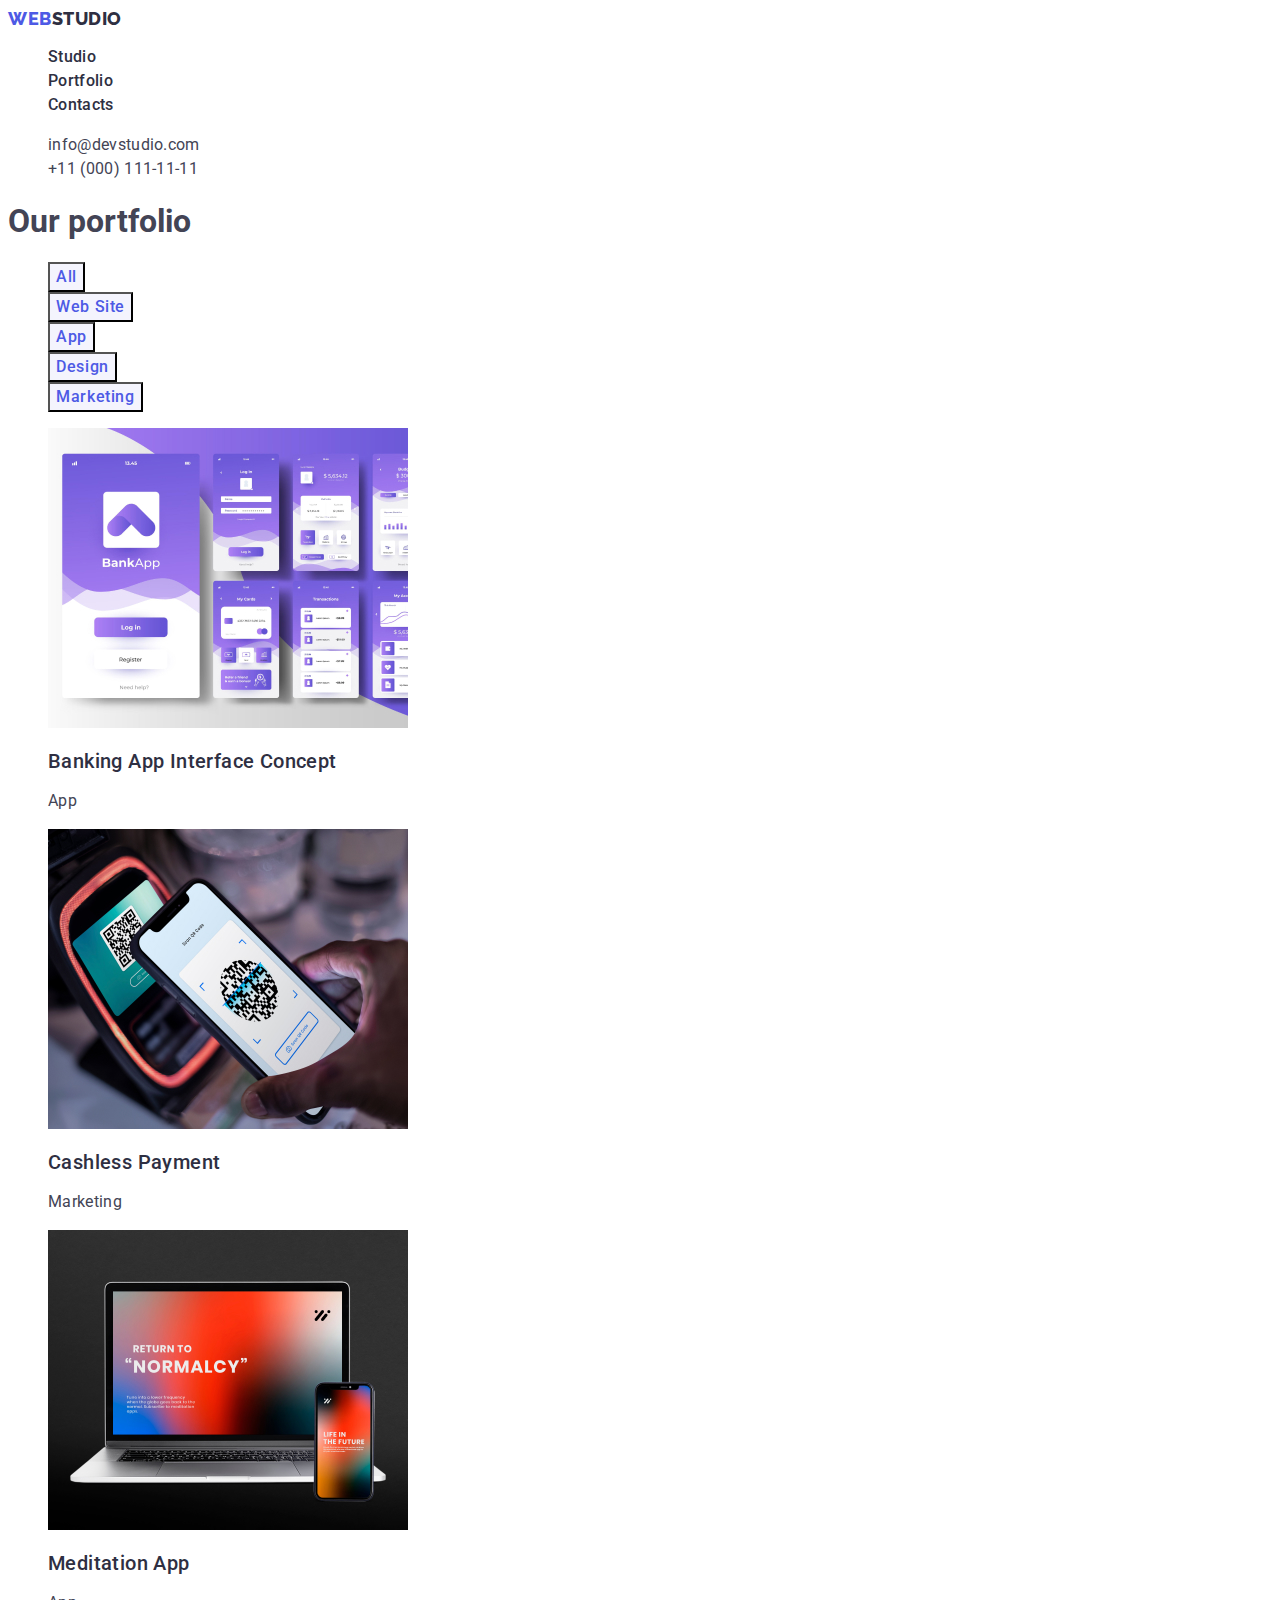
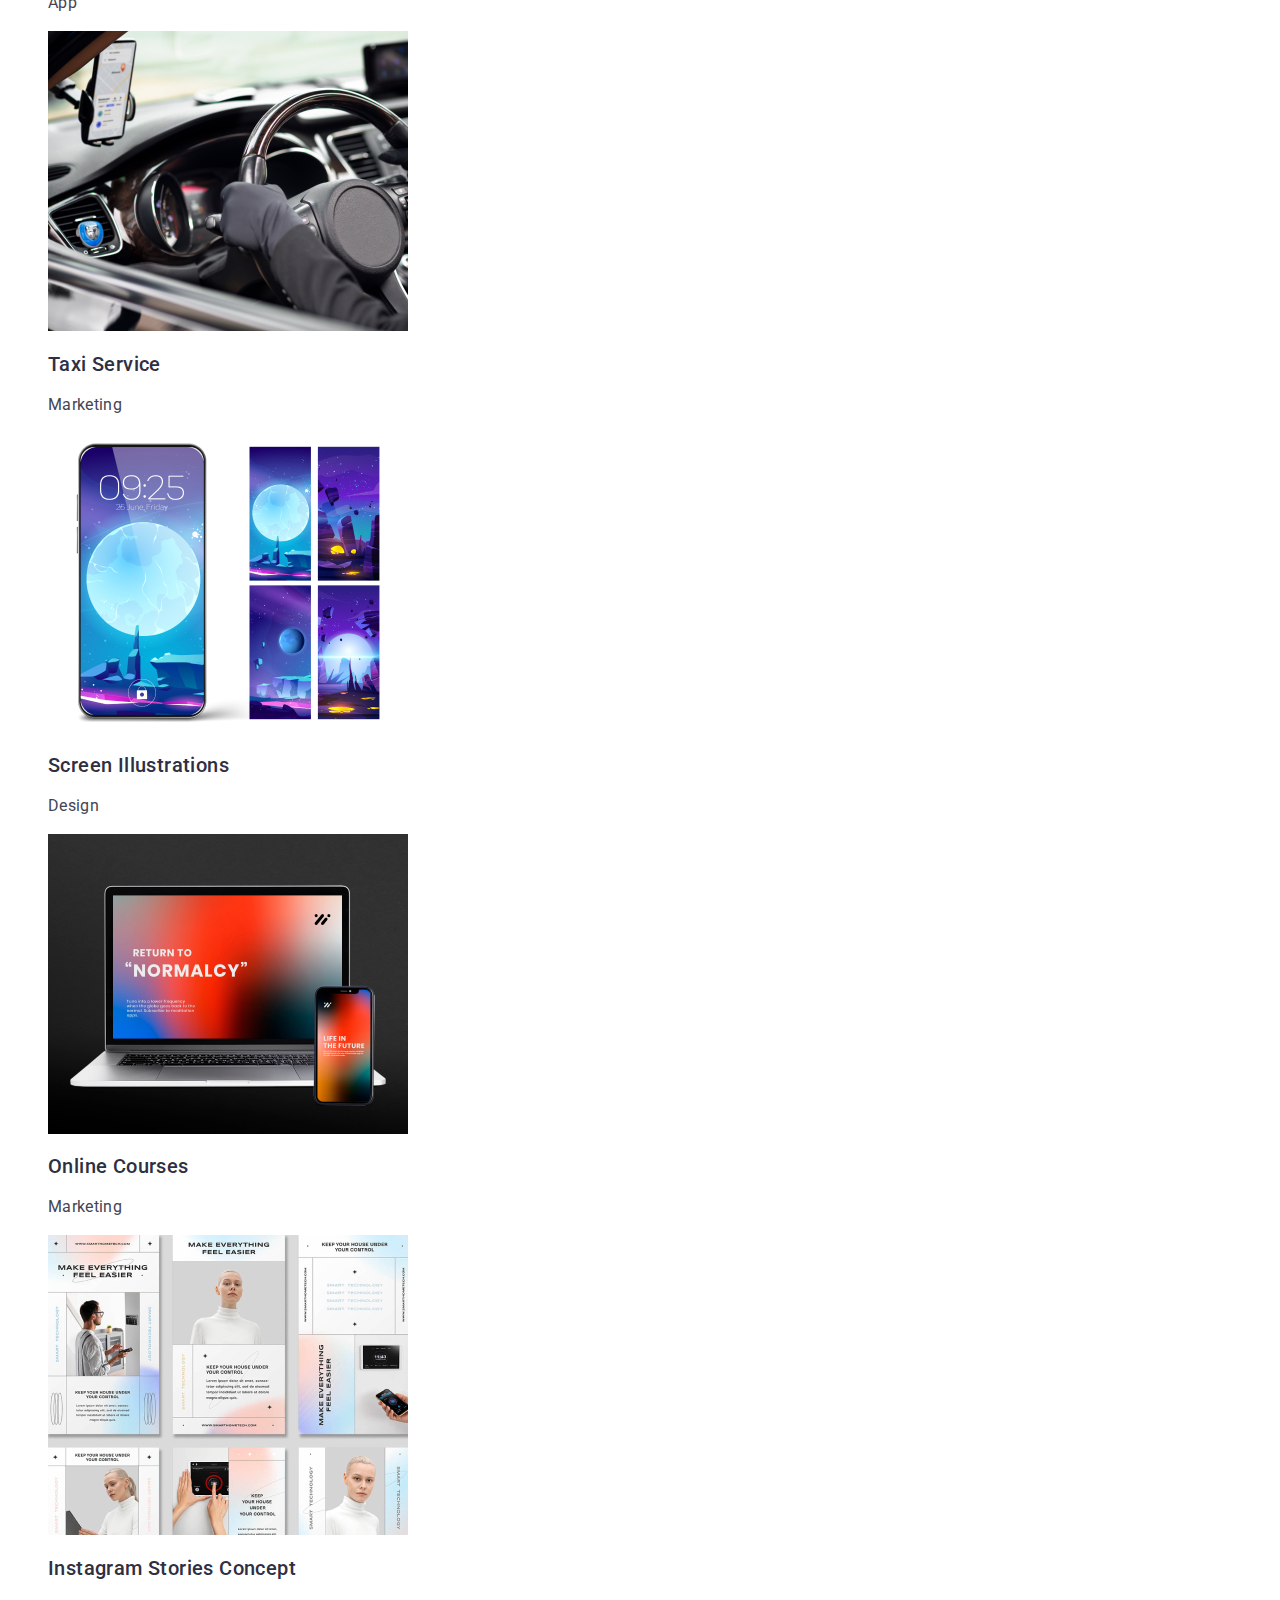
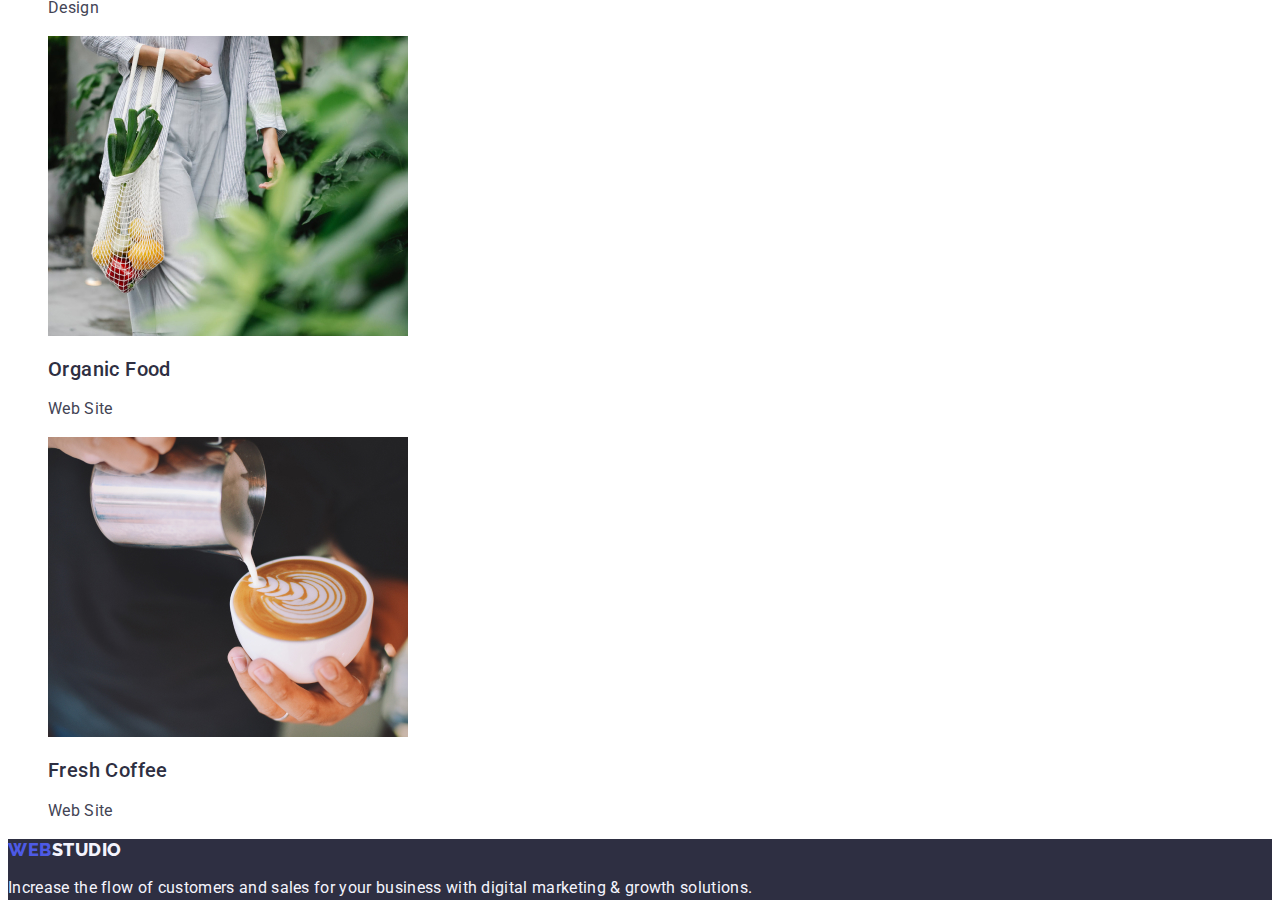
==== portfolio.html @ ac53dc47 "Initial commit" ====
<!DOCTYPE html>
<html lang="en">
<head>
    <meta charset="UTF-8">
    <meta http-equiv="X-UA-Compatible" content="IE=edge">
    <meta name="viewport" content="width=device-width, initial-scale=1.0">
    <meta name="description" content="Effective Solutions for Your Business">
    <title>WebStudio</title>
    <link rel="preconnect" href="https://fonts.googleapis.com">
    <link rel="preconnect" href="https://fonts.gstatic.com" crossorigin>
    <link
        href="https://fonts.googleapis.com/css2?family=Montserrat:wght@400;700&family=Raleway:wght@800&family=Roboto:wght@400;500;700&display=swap"
        rel="stylesheet">
    <link rel="stylesheet" href="./css/styles.css">

</head>
<body>
    <!-- Header section -->
    <header class="header">
            <nav class="header-nav">
                <a class="header-logo link" href="./index.html">
                    Web<span class="studio-dark">Studio</span>
                </a>
        
                <ul class="header-list list">
                    <li class="header-item">
                        <a class="header-link link" href="./index.html">Studio</a>
                    </li>
                    <li class="header-item">
                        <a class="header-link link" href="./portfolio.html">Portfolio</a>
                    </li>
                    <li class="header-item">
                        <a class="header-link link" href="">Contacts</a>
                    </li>
                </ul>
            </nav>
        
            <address class="address">
                <ul class="address-list list">
                    <li class="address-item">
                        <a class="address-link link" href="mailto:info@devstudio.com">info@devstudio.com</a>
                    </li>
                    <li class="address-item">
                        <a class="address-link" href="tel:+110001111111">+11 (000) 111-11-11</a>
                    </li>
                </ul>
            </address>
    </header>
    <!-- Main block -->
    <main>
        <!-- Filters --> 
        <section>
            <h1>Our portfolio</h1>
            <ul class="list">
                <li><button class="filters-btn" type="button">All</button></li>
                <li><button class="filters-btn" type="button">Web Site</button></li>
                <li><button class="filters-btn" type="button">App</button></li>
                <li><button class="filters-btn" type="button">Design</button></li>
                <li><button class="filters-btn" type="button">Marketing</button></li>
            </ul>
        
        <!-- Row 1 -->
        
            <ul class="list">
                <li>
                    <a class="link" href="">
                <img src="./images/page2/Row1/img1.jpg" alt="Banking App" width="360" height="300">
                <h2 class="subtitle">Banking App Interface Concept</h2>
                <p class="text">App</p>
                </a>
                </li>
                <li>
                    <a class="link" href="">
                    <img src="./images/page2/Row1/img2.jpg" alt="Cashless Payment" width="360" height="300">
                    <h2 class="subtitle">Cashless Payment</h2>
                    <p class="text">Marketing</p>
                    </a>
                </li>
                <li>
                    <a  class="link" href="">
                    <img src="./images/page2/Row1/img3.jpg" alt="Meditation App" width="360" height="300">
                    <h2 class="subtitle">Meditation App</h2>
                    <p class="text">App</p>
                    </a>
                </li>
                <li>
                    <a class="link" href="">
                    <img src="./images/page2/Row2/img1.jpg" alt="Taxi Service" width="360" height="300">
                    <h2 class="subtitle">Taxi Service</h2>
                    <p class="text">Marketing</p>
                    </a>
                </li>
                <li>
                    <a class="link"  href="">
                    <img src="./images/page2/Row2/img2.jpg" alt="Screen Illustrations" width="360" height="300">
                    <h2 class="subtitle">Screen Illustrations</h2>
                    <p class="text">Design</p>
                    </a>
                </li>
                <li>
                    <a class="link" href="">
                    <img src="./images/page2/Row1/img3.jpg" alt="Online Courses" width="360" height="300">
                    <h2 class="subtitle">Online Courses</h2>
                    <p class="text">Marketing</p>
                    </a>
                </li>
            
                <li>
                    <a class="link" href="">
                    <img src="./images/page2/Row3/img1.jpg" alt="Instagram Stories Concept" width="360" height="300">
                    <h2 class="subtitle">Instagram Stories Concept</h2>
                    <p class="text">Design</p>
                    </a>
                </li>
                <li>
                    <a class="link" href="">
                    <img src="./images/page2/Row3/img2.jpg" alt="Screen Illustrations" width="360" height="300">
                    <h2 class="subtitle">Organic Food</h2>
                    <p class="text">Web Site</p>
                    </a>
                </li>
                <li>
                    <a class="link" href="">
                    <img src="./images/page2/Row3/img3.jpg" alt="Fresh Coffee" width="360" height="300">
                    <h2 class="subtitle">Fresh Coffee</h2>
                    <p class="text">Web Site</p>
                    </a>
                </li>
            
            </ul>


        </section>
    </main>
    <!-- Footer section -->
    <footer class="footer">
        <a  class="footer-logo link"  href="./index.html">
            WEB<span class="studio-light">Studio</span>
        </a>
        <p class="footer-text">
            Increase the flow of customers and sales for your business with digital marketing & growth solutions.
        
        </p>
    </footer>
</body>
</html>
---- css/styles.css ----
:root {
    --logo-dark: #2E2F42;
    --logo-light: #F4F4FD;
    --btn: #4D5AE5;
    --text: #434455;
}

/* Common styles */
body {
    font-family: "Roboto", sans-serif;
    color: #434455;
    background-color: #FFFFFF;

}
.text {
    font-weight: 400;
    font-size: 16px;
    line-height: 1.5;
    letter-spacing: 0.02em;
    color: var(--text);
}
.title {
    font-weight: 700;
    font-size: 36px;
    line-height: 1.11;
    text-align: center;
    letter-spacing: 0.02em;
    text-transform: capitalize;
    color: var(--logo-dark);
}
.subtitle {
    font-weight: 500;
    font-size: 20px;
    line-height: 1.2;
    letter-spacing: 0.02em;
    color: #2E2F42;
}


/* Reset */
.list,
ul,
ol {
    list-style: none;
}
.link,
a {
    text-decoration: none;
    color: currentColor;
}
.btn,
button {
    font-family: inherit;
    cursor: pointer;
}

/* Header styles */
.header {
 background-color: #FFFFFF;;
}
.header-nav {

}
.header-logo {
    font-weight: 800;
    font-size: 18px;
    line-height: 1.17;
    letter-spacing: 0.03em;
    text-transform: uppercase;
    color: var(--btn);
    font-family: "Raleway", sans-serif;
}
.footer-logo {
        font-weight: 800;
        font-size: 18px;
        line-height: 1.17;
        letter-spacing: 0.03em;
        text-transform: uppercase;
        color: #4D5AE5;
        font-family: Raleway, sans-serif;
}
.web {
color: #4D5AE5;
}
.studio-dark {
    color: var(--logo-dark);
}
.studio-light {
        color: var(--logo-light);
}

.header-list {

}
.header-item {
    
}
.header-link{
    font-weight: 500;
    font-size: 16px;
    line-height: 1.5;
    letter-spacing: 0.02em;
    color: var(--logo-dark);
}
.header-link:hover,
.header-link:focus
{
    color: #404bbf;
}

.address {
font-style: normal;
}
.address-list {

}
.address-item {
    font-weight: 400;
    font-style: normal;
    font-size: 16px;
    line-height: 1.5;
    letter-spacing: 0.02em;
    color: #434455;
}
.address-link:hover,
.address-link:focus {
    color: #404bbf;
}

/* Hero styles*/
.hero {
background-color: #2E2F42;
}
.hero-title {
    font-weight: 700;
    font-size: 56px;
    line-height: 1.07;
    text-align: center;
    letter-spacing: 0.02em;
    color: #FFFFFF;
}
.hero-btm {
    font-weight: 500;
    font-size: 16px;
    line-height: 1.5;
    letter-spacing: 0.04em;
    color: #FFFFFF;
    background-color: #4D5AE5;
}
.hero-btm:hover,
.hero-btm:focus {
background-color: #404BBF;
}

/* Section 1 */
.one {

}
.one-list {

}
.footer {
    background-color: #2E2F42;
}
.three {
    background-color: #F4F4FD;
}

.three-list {
    background-color: #FFFFFF;
}

.three-item{
    background-color: #FFFFFF;
}


.filters-btn {
font-weight: 500;
font-size: 16px;
letter-spacing: 0.04em;
color: var(--btn);
background-color: var(--logo-light);
line-height: 1.5;
text-align: center;
cursor: pointer;
}

.filters-btn:hover,
.filters-btn:focus {
    color: #FFFFFF;
    background-color: #404BBF;
}
.footer-text {
    font-weight: 400;
        font-size: 16px;
        line-height: 1.5;
        letter-spacing: 0.02em;
        color: #F4F4FD;
}
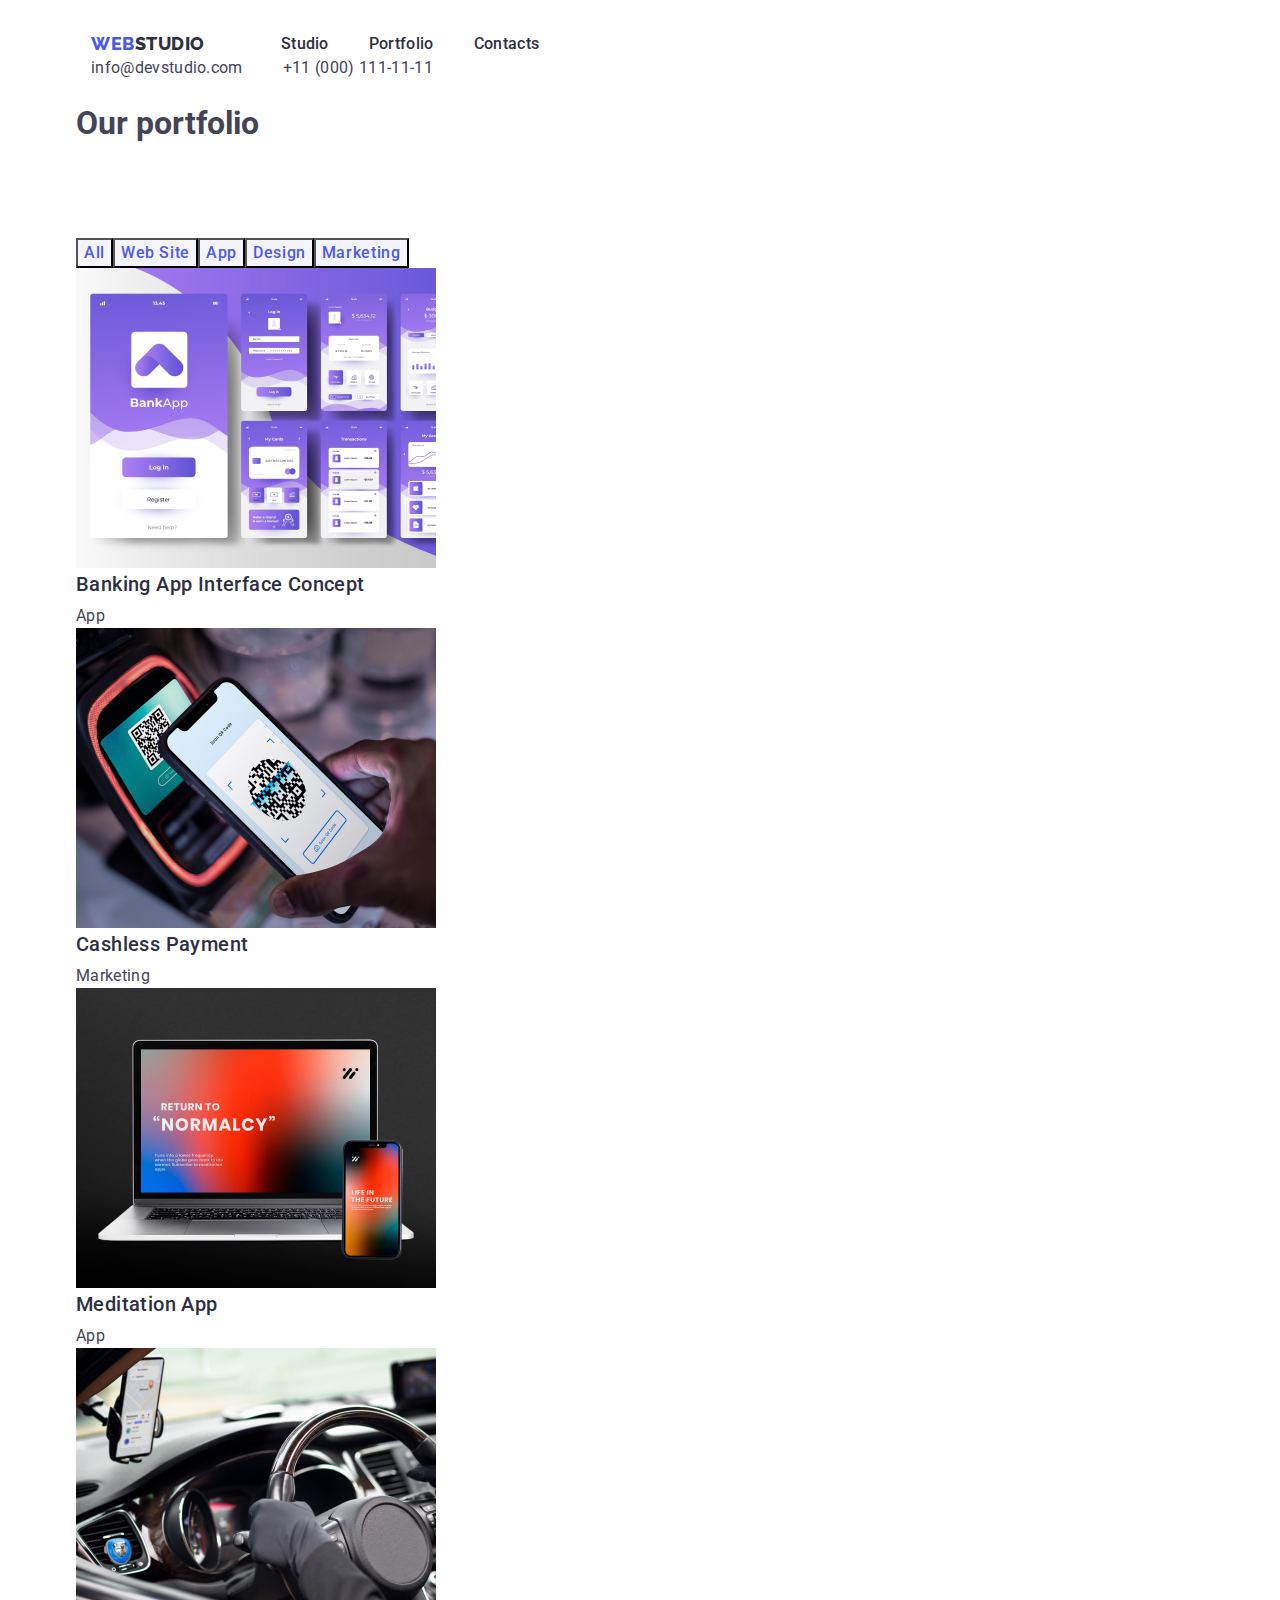
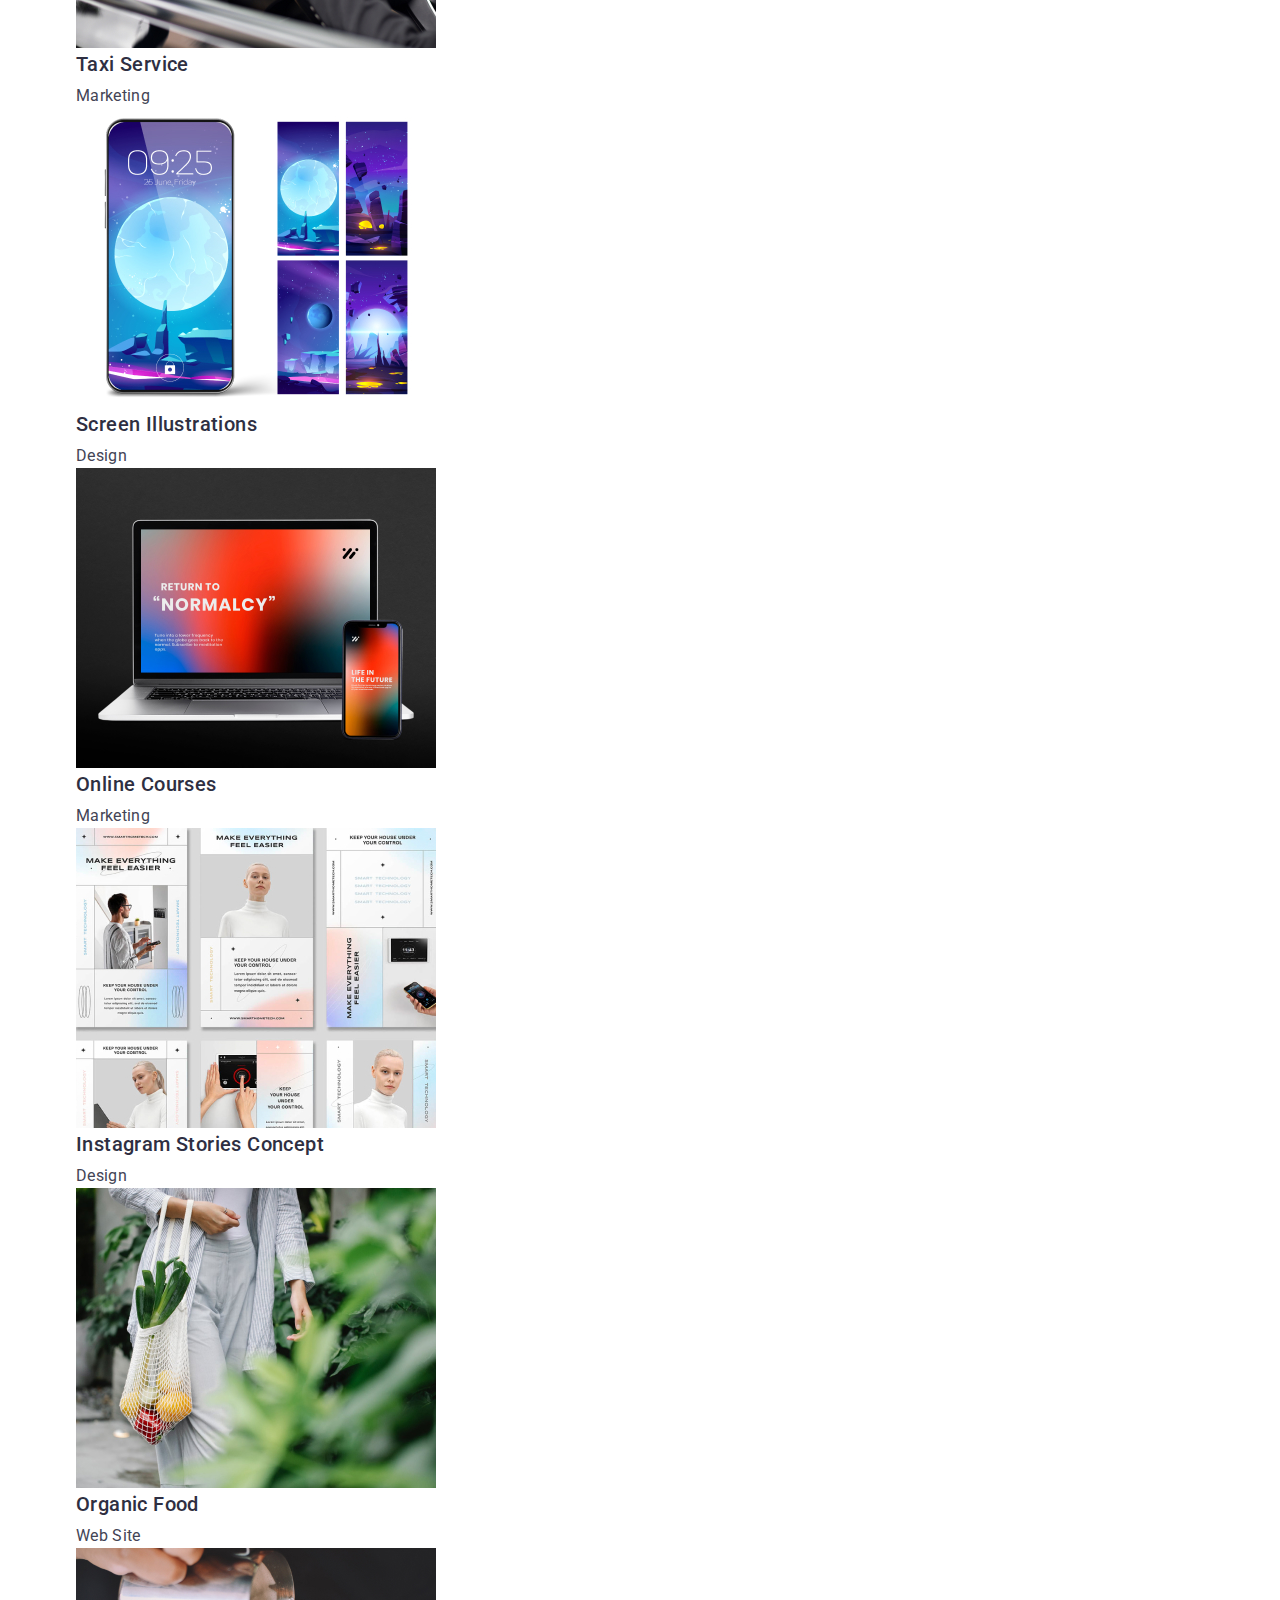
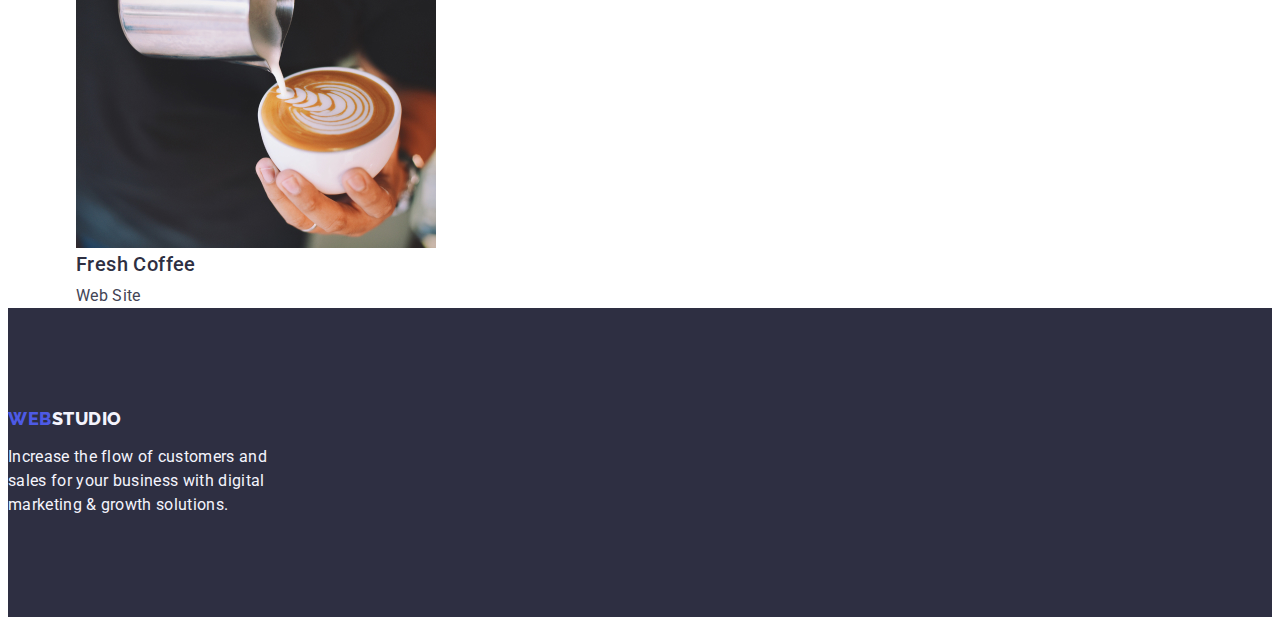
==== commit 46e66319: "index.html(ready)" ====
--- a/portfolio.html
+++ b/portfolio.html
@@ -1,5 +1,6 @@
 <!DOCTYPE html>
 <html lang="en">
+
 <head>
     <meta charset="UTF-8">
     <meta http-equiv="X-UA-Compatible" content="IE=edge">
@@ -8,139 +9,144 @@
     <title>WebStudio</title>
     <link rel="preconnect" href="https://fonts.googleapis.com">
     <link rel="preconnect" href="https://fonts.gstatic.com" crossorigin>
-    <link
-        href="https://fonts.googleapis.com/css2?family=Montserrat:wght@400;700&family=Raleway:wght@800&family=Roboto:wght@400;500;700&display=swap"
+    <link href="https://fonts.googleapis.com/css2?family=Raleway:wght@800&family=Roboto:wght@400;500;700&display=swap"
         rel="stylesheet">
     <link rel="stylesheet" href="./css/styles.css">
 
 </head>
+
 <body>
     <!-- Header section -->
     <header class="header">
-            <nav class="header-nav">
-                <a class="header-logo link" href="./index.html">
-                    Web<span class="studio-dark">Studio</span>
-                </a>
-        
-                <ul class="header-list list">
-                    <li class="header-item">
-                        <a class="header-link link" href="./index.html">Studio</a>
-                    </li>
-                    <li class="header-item">
-                        <a class="header-link link" href="./portfolio.html">Portfolio</a>
-                    </li>
-                    <li class="header-item">
-                        <a class="header-link link" href="">Contacts</a>
-                    </li>
-                </ul>
-            </nav>
-        
-            <address class="address">
-                <ul class="address-list list">
-                    <li class="address-item">
-                        <a class="address-link link" href="mailto:info@devstudio.com">info@devstudio.com</a>
-                    </li>
-                    <li class="address-item">
-                        <a class="address-link" href="tel:+110001111111">+11 (000) 111-11-11</a>
-                    </li>
-                </ul>
-            </address>
+        <div class="container">
+            <div class="container">
+                <nav class="header-nav list">
+                    <a class="header-logo link" href="./index.html">
+                        Web<span class="studio-dark">Studio</span>
+                    </a>
+                    <ul class="header-list list">
+                        <li class="header-item">
+                            <a class="header-link link" href="./index.html">Studio</a>
+                        </li>
+                        <li class="header-item">
+                            <a class="header-link link" href="./portfolio.html">Portfolio</a>
+                        </li>
+                        <li class="header-item">
+                            <a class="header-link link" href="">Contacts</a>
+                        </li>
+                    </ul>
+                </nav>
+                <address class="address">
+                    <ul class="address-list list">
+                        <li class="address-item">
+                            <a class="address-link link" href="mailto:info@devstudio.com">info@devstudio.com</a>
+                        </li>
+                        <li class="address-item">
+                            <a class="address-link" href="tel:+110001111111">+11 (000) 111-11-11</a>
+                        </li>
+                    </ul>
+                </address>
+            </div>
+        </div>
     </header>
     <!-- Main block -->
     <main>
-        <!-- Filters --> 
+        <!-- Filters -->
         <section>
-            <h1>Our portfolio</h1>
-            <ul class="list">
-                <li><button class="filters-btn" type="button">All</button></li>
-                <li><button class="filters-btn" type="button">Web Site</button></li>
-                <li><button class="filters-btn" type="button">App</button></li>
-                <li><button class="filters-btn" type="button">Design</button></li>
-                <li><button class="filters-btn" type="button">Marketing</button></li>
-            </ul>
-        
-        <!-- Row 1 -->
-        
-            <ul class="list">
-                <li>
-                    <a class="link" href="">
-                <img src="./images/page2/Row1/img1.jpg" alt="Banking App" width="360" height="300">
-                <h2 class="subtitle">Banking App Interface Concept</h2>
-                <p class="text">App</p>
-                </a>
-                </li>
-                <li>
-                    <a class="link" href="">
-                    <img src="./images/page2/Row1/img2.jpg" alt="Cashless Payment" width="360" height="300">
-                    <h2 class="subtitle">Cashless Payment</h2>
-                    <p class="text">Marketing</p>
-                    </a>
-                </li>
-                <li>
-                    <a  class="link" href="">
-                    <img src="./images/page2/Row1/img3.jpg" alt="Meditation App" width="360" height="300">
-                    <h2 class="subtitle">Meditation App</h2>
-                    <p class="text">App</p>
-                    </a>
-                </li>
-                <li>
-                    <a class="link" href="">
-                    <img src="./images/page2/Row2/img1.jpg" alt="Taxi Service" width="360" height="300">
-                    <h2 class="subtitle">Taxi Service</h2>
-                    <p class="text">Marketing</p>
-                    </a>
-                </li>
-                <li>
-                    <a class="link"  href="">
-                    <img src="./images/page2/Row2/img2.jpg" alt="Screen Illustrations" width="360" height="300">
-                    <h2 class="subtitle">Screen Illustrations</h2>
-                    <p class="text">Design</p>
-                    </a>
-                </li>
-                <li>
-                    <a class="link" href="">
-                    <img src="./images/page2/Row1/img3.jpg" alt="Online Courses" width="360" height="300">
-                    <h2 class="subtitle">Online Courses</h2>
-                    <p class="text">Marketing</p>
-                    </a>
-                </li>
-            
-                <li>
-                    <a class="link" href="">
-                    <img src="./images/page2/Row3/img1.jpg" alt="Instagram Stories Concept" width="360" height="300">
-                    <h2 class="subtitle">Instagram Stories Concept</h2>
-                    <p class="text">Design</p>
-                    </a>
-                </li>
-                <li>
-                    <a class="link" href="">
-                    <img src="./images/page2/Row3/img2.jpg" alt="Screen Illustrations" width="360" height="300">
-                    <h2 class="subtitle">Organic Food</h2>
-                    <p class="text">Web Site</p>
-                    </a>
-                </li>
-                <li>
-                    <a class="link" href="">
-                    <img src="./images/page2/Row3/img3.jpg" alt="Fresh Coffee" width="360" height="300">
-                    <h2 class="subtitle">Fresh Coffee</h2>
-                    <p class="text">Web Site</p>
-                    </a>
-                </li>
-            
-            </ul>
+            <div class="container">
+                <h1>Our portfolio</h1>
+                <ul class="list btn-list">
+                    <li><button class="filters-btn" type="button">All</button></li>
+                    <li><button class="filters-btn" type="button">Web Site</button></li>
+                    <li><button class="filters-btn" type="button">App</button></li>
+                    <li><button class="filters-btn" type="button">Design</button></li>
+                    <li><button class="filters-btn" type="button">Marketing</button></li>
+                </ul>
+
+                <!-- Row 1 -->
+                <ul class="list">
+                    <li>
+                        <a class="link" href="">
+                            <img src="./images/page2/Row1/img1.jpg" alt="Banking App" width="360" height="300">
+                            <h2 class="subtitle">Banking App Interface Concept</h2>
+                            <p class="text">App</p>
+                        </a>
+                    </li>
+                    <li>
+                        <a class="link" href="">
+                            <img src="./images/page2/Row1/img2.jpg" alt="Cashless Payment" width="360" height="300">
+                            <h2 class="subtitle">Cashless Payment</h2>
+                            <p class="text">Marketing</p>
+                        </a>
+                    </li>
+                    <li>
+                        <a class="link" href="">
+                            <img src="./images/page2/Row1/img3.jpg" alt="Meditation App" width="360" height="300">
+                            <h2 class="subtitle">Meditation App</h2>
+                            <p class="text">App</p>
+                        </a>
+                    </li>
+                    <li>
+                        <a class="link" href="">
+                            <img src="./images/page2/Row2/img1.jpg" alt="Taxi Service" width="360" height="300">
+                            <h2 class="subtitle">Taxi Service</h2>
+                            <p class="text">Marketing</p>
+                        </a>
+                    </li>
+                    <li>
+                        <a class="link" href="">
+                            <img src="./images/page2/Row2/img2.jpg" alt="Screen Illustrations" width="360" height="300">
+                            <h2 class="subtitle">Screen Illustrations</h2>
+                            <p class="text">Design</p>
+                        </a>
+                    </li>
+                    <li>
+                        <a class="link" href="">
+                            <img src="./images/page2/Row1/img3.jpg" alt="Online Courses" width="360" height="300">
+                            <h2 class="subtitle">Online Courses</h2>
+                            <p class="text">Marketing</p>
+                        </a>
+                    </li>
+
+                    <li>
+                        <a class="link" href="">
+                            <img src="./images/page2/Row3/img1.jpg" alt="Instagram Stories Concept" width="360"
+                                height="300">
+                            <h2 class="subtitle">Instagram Stories Concept</h2>
+                            <p class="text">Design</p>
+                        </a>
+                    </li>
+                    <li>
+                        <a class="link" href="">
+                            <img src="./images/page2/Row3/img2.jpg" alt="Screen Illustrations" width="360" height="300">
+                            <h2 class="subtitle">Organic Food</h2>
+                            <p class="text">Web Site</p>
+                        </a>
+                    </li>
+                    <li>
+                        <a class="link" href="">
+                            <img src="./images/page2/Row3/img3.jpg" alt="Fresh Coffee" width="360" height="300">
+                            <h2 class="subtitle">Fresh Coffee</h2>
+                            <p class="text">Web Site</p>
+                        </a>
+                    </li>
+
+                </ul>
+            </div>
 
 
         </section>
     </main>
     <!-- Footer section -->
     <footer class="footer">
-        <a  class="footer-logo link"  href="./index.html">
+        <a class="footer-logo link" href="./index.html">
             WEB<span class="studio-light">Studio</span>
         </a>
         <p class="footer-text">
             Increase the flow of customers and sales for your business with digital marketing & growth solutions.
-        
+
         </p>
     </footer>
 </body>
+
 </html>--- a/css/styles.css
+++ b/css/styles.css
@@ -5,6 +5,15 @@
     --text: #434455;
 }
 
+.container {
+    width: 1128px;
+    margin-left: auto;
+    margin-right: auto;
+    padding-left: 15px;
+    padding-right: 15px;
+}
+
+
 /* Common styles */
 body {
     font-family: "Roboto", sans-serif;
@@ -12,6 +21,7 @@
     background-color: #FFFFFF;
 
 }
+
 .text {
     font-weight: 400;
     font-size: 16px;
@@ -19,6 +29,7 @@
     letter-spacing: 0.02em;
     color: var(--text);
 }
+
 .title {
     font-weight: 700;
     font-size: 36px;
@@ -27,27 +38,48 @@
     letter-spacing: 0.02em;
     text-transform: capitalize;
     color: var(--logo-dark);
-}
+    margin-bottom: 72px;
+}
+
 .subtitle {
     font-weight: 500;
     font-size: 20px;
     line-height: 1.2;
     letter-spacing: 0.02em;
     color: #2E2F42;
-}
-
+    margin-bottom: 8px;
+}
+
+.section {
+    padding-top: 60px;
+    padding-bottom: 60px;
+}
 
 /* Reset */
+h1,
+h2,
+h3,
+h4,
+h5,
+h6,
+p {
+    margin: 0;
+}
+
 .list,
 ul,
 ol {
     list-style: none;
-}
+    margin: 0;
+    padding: 0;
+}
+
 .link,
 a {
     text-decoration: none;
     color: currentColor;
 }
+
 .btn,
 button {
     font-family: inherit;
@@ -56,11 +88,21 @@
 
 /* Header styles */
 .header {
- background-color: #FFFFFF;;
-}
+    background-color: #FFFFFF;
+    padding-top: 24px;
+    padding-bottom: 24px;
+}
+
+.header-container {
+    display: flex;
+    justify-content: space-between;
+}
+
 .header-nav {
-
-}
+    display: flex;
+    align-items: center;
+}
+
 .header-logo {
     font-weight: 800;
     font-size: 18px;
@@ -69,51 +111,61 @@
     text-transform: uppercase;
     color: var(--btn);
     font-family: "Raleway", sans-serif;
-}
+    margin-right: 76px;
+}
+
 .footer-logo {
-        font-weight: 800;
-        font-size: 18px;
-        line-height: 1.17;
-        letter-spacing: 0.03em;
-        text-transform: uppercase;
-        color: #4D5AE5;
-        font-family: Raleway, sans-serif;
-}
+    font-weight: 800;
+    font-size: 18px;
+    line-height: 1.17;
+    letter-spacing: 0.03em;
+    text-transform: uppercase;
+    color: #4D5AE5;
+    font-family: Raleway, sans-serif;
+}
+
 .web {
-color: #4D5AE5;
-}
+    color: #4D5AE5;
+}
+
 .studio-dark {
     color: var(--logo-dark);
 }
+
 .studio-light {
-        color: var(--logo-light);
+    color: var(--logo-light);
 }
 
 .header-list {
-
-}
-.header-item {
-    
-}
-.header-link{
+    display: flex;
+    gap: 40px;
+}
+
+.header-item {}
+
+.header-link {
     font-weight: 500;
     font-size: 16px;
     line-height: 1.5;
     letter-spacing: 0.02em;
     color: var(--logo-dark);
 }
+
 .header-link:hover,
-.header-link:focus
-{
+.header-link:focus {
     color: #404bbf;
 }
 
 .address {
-font-style: normal;
-}
+    font-style: normal;
+}
+
 .address-list {
-
-}
+    display: flex;
+    align-items: center;
+    gap: 40px;
+}
+
 .address-item {
     font-weight: 400;
     font-style: normal;
@@ -122,6 +174,7 @@
     letter-spacing: 0.02em;
     color: #434455;
 }
+
 .address-link:hover,
 .address-link:focus {
     color: #404bbf;
@@ -129,8 +182,11 @@
 
 /* Hero styles*/
 .hero {
-background-color: #2E2F42;
-}
+    background-color: #2E2F42;
+    padding-top: 188px;
+    padding-bottom: 292px;
+}
+
 .hero-title {
     font-weight: 700;
     font-size: 56px;
@@ -138,7 +194,12 @@
     text-align: center;
     letter-spacing: 0.02em;
     color: #FFFFFF;
-}
+    width: 496px;
+    height: 120px;
+    margin: auto;
+
+}
+
 .hero-btm {
     font-weight: 500;
     font-size: 16px;
@@ -146,44 +207,75 @@
     letter-spacing: 0.04em;
     color: #FFFFFF;
     background-color: #4D5AE5;
-}
+    margin: auto;
+    display: flex;
+    padding: 16px 32px;
+    box-shadow: 0px 4px 4px rgba(0, 0, 0, 0.15);
+    border-radius: 4px;
+    margin-top: 48px;
+}
+
 .hero-btm:hover,
 .hero-btm:focus {
-background-color: #404BBF;
+    background-color: #404BBF;
 }
 
 /* Section 1 */
+
 .one {
-
-}
+    padding-top: 120px;
+}
+
 .one-list {
-
-}
+    display: flex;
+    justify-content: space-between;
+}
+
+.one-item {
+    width: 264px;
+
+}
+
+.two-list {
+    display: flex;
+    gap: 24px;
+}
+
 .footer {
     background-color: #2E2F42;
 }
+
 .three {
     background-color: #F4F4FD;
+    padding-bottom: 120px;
 }
 
 .three-list {
+    display: flex;
+    gap: 24px;
+
+}
+
+.three-item {
     background-color: #FFFFFF;
-}
-
-.three-item{
-    background-color: #FFFFFF;
+    padding-bottom: 32px;
+
+}
+
+.img-three {
+    padding-bottom: 32px;
 }
 
 
 .filters-btn {
-font-weight: 500;
-font-size: 16px;
-letter-spacing: 0.04em;
-color: var(--btn);
-background-color: var(--logo-light);
-line-height: 1.5;
-text-align: center;
-cursor: pointer;
+    font-weight: 500;
+    font-size: 16px;
+    letter-spacing: 0.04em;
+    color: var(--btn);
+    background-color: var(--logo-light);
+    line-height: 1.5;
+    text-align: center;
+    cursor: pointer;
 }
 
 .filters-btn:hover,
@@ -191,10 +283,25 @@
     color: #FFFFFF;
     background-color: #404BBF;
 }
+
+.footer {
+    padding-top: 100px;
+    padding-bottom: 100px;
+}
+
 .footer-text {
     font-weight: 400;
-        font-size: 16px;
-        line-height: 1.5;
-        letter-spacing: 0.02em;
-        color: #F4F4FD;
+    font-size: 16px;
+    line-height: 1.5;
+    letter-spacing: 0.02em;
+    color: #F4F4FD;
+    width: 264px;
+    height: 72px;
+    margin-top: 16px;
+}
+
+.btn-list {
+    display: flex;
+    padding-top: 96px;
+
 }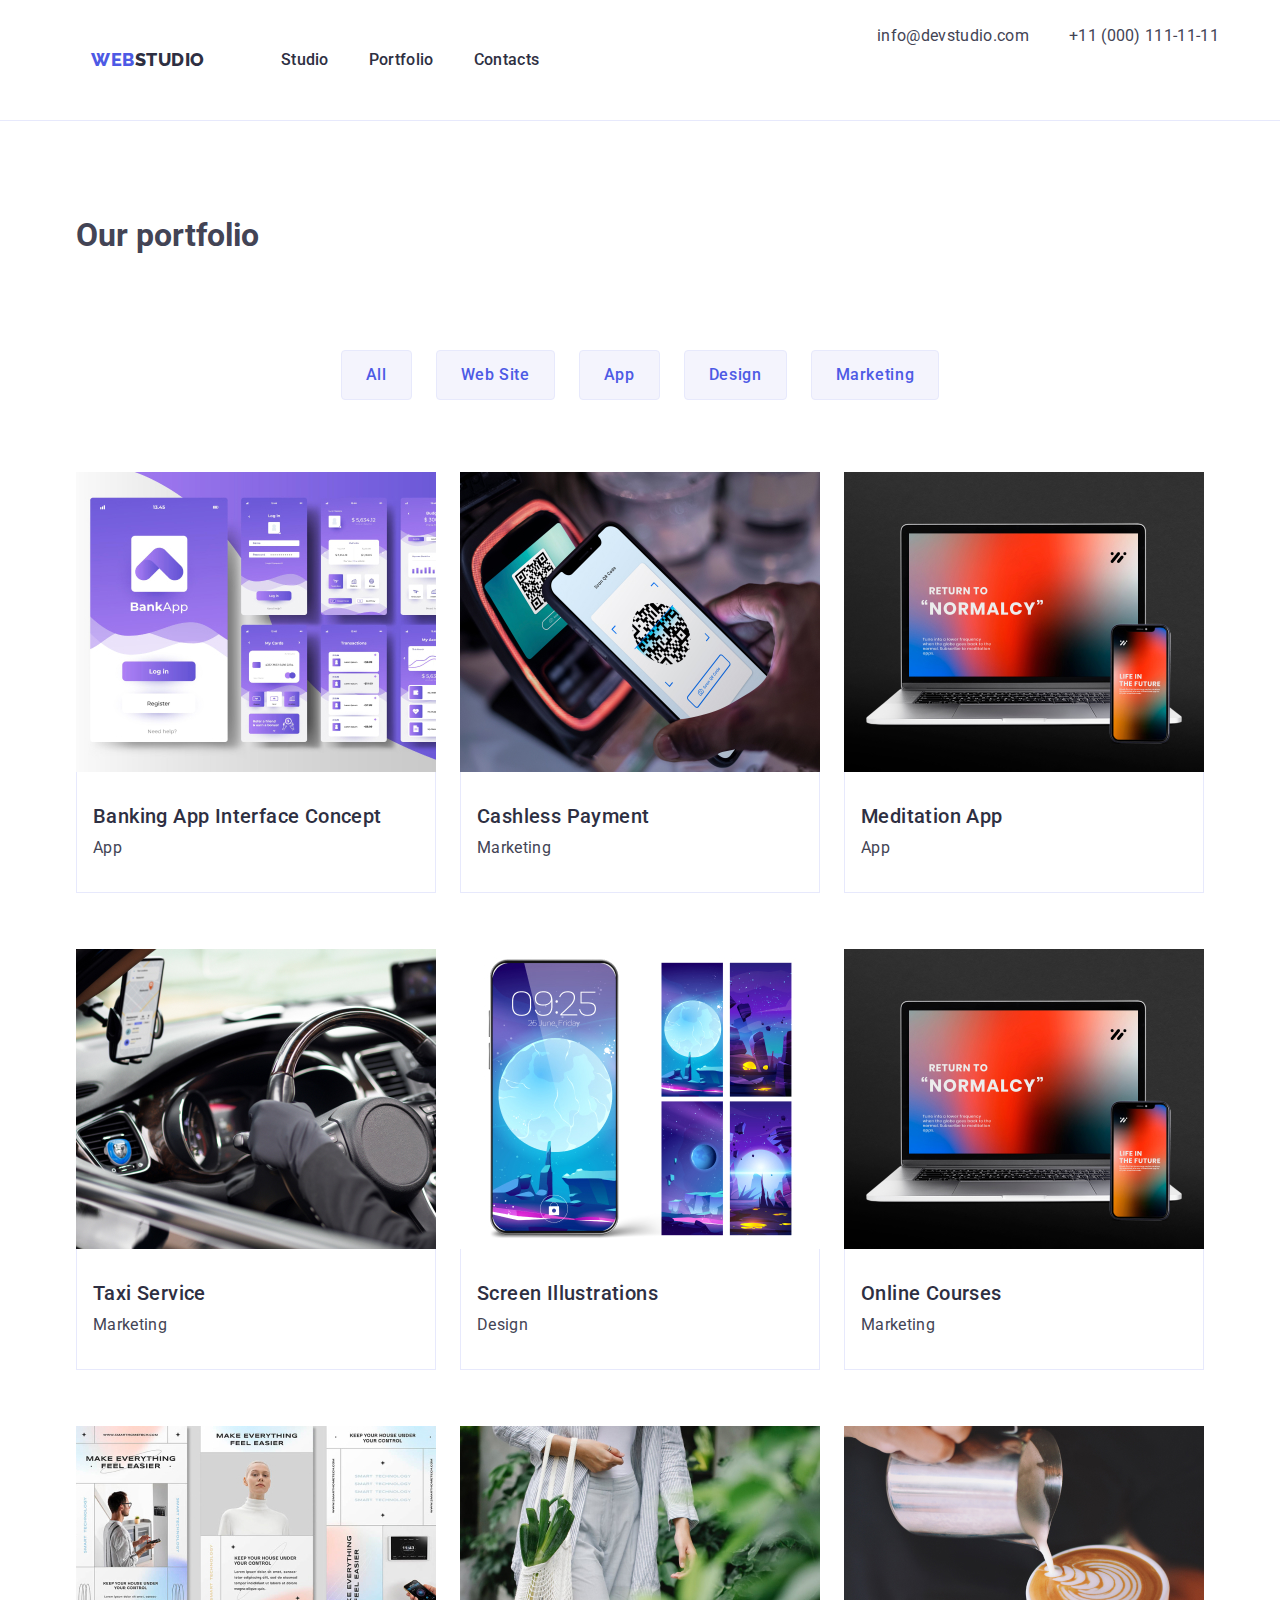
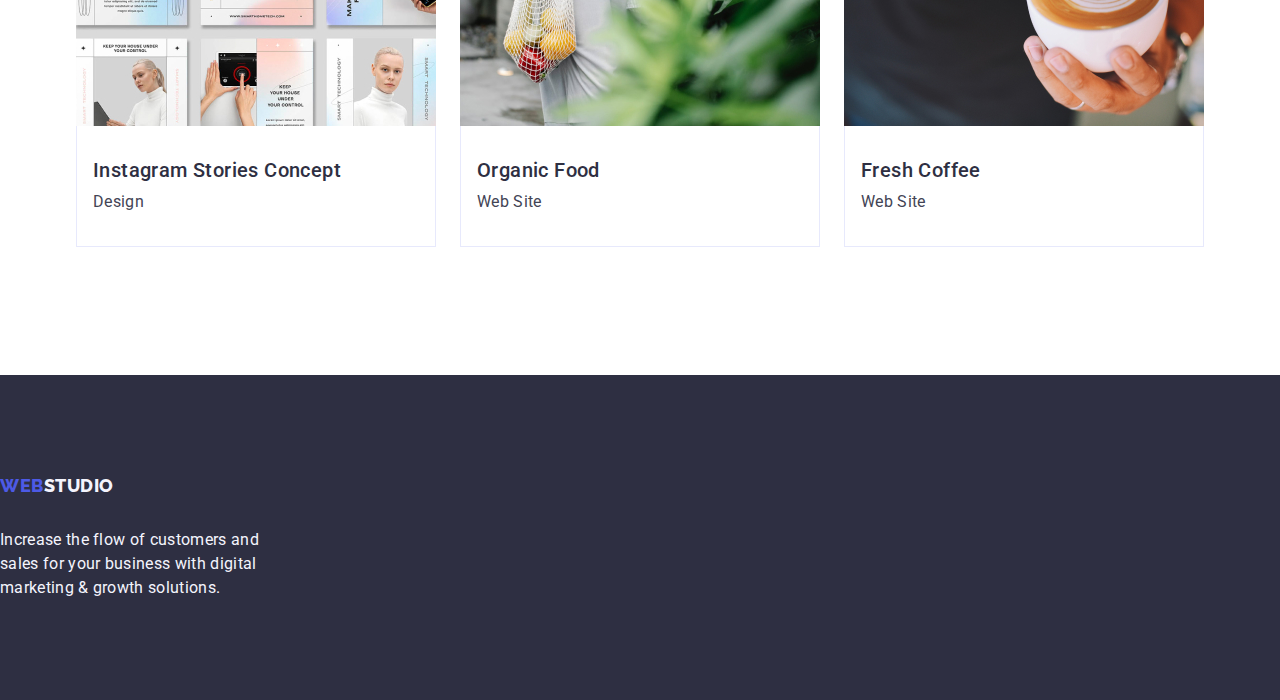
==== commit 92100616: "done" ====
--- a/portfolio.html
+++ b/portfolio.html
@@ -11,6 +11,7 @@
     <link rel="preconnect" href="https://fonts.gstatic.com" crossorigin>
     <link href="https://fonts.googleapis.com/css2?family=Raleway:wght@800&family=Roboto:wght@400;500;700&display=swap"
         rel="stylesheet">
+    <link rel="stylesheet" href="https://cdn.jsdelivr.net/npm/modern-normalize@2.0.0/modern-normalize.min.css">
     <link rel="stylesheet" href="./css/styles.css">
 
 </head>
@@ -19,7 +20,7 @@
     <!-- Header section -->
     <header class="header">
         <div class="container">
-            <div class="container">
+            <div class="header-container container">
                 <nav class="header-nav list">
                     <a class="header-logo link" href="./index.html">
                         Web<span class="studio-dark">Studio</span>
@@ -52,7 +53,7 @@
     <!-- Main block -->
     <main>
         <!-- Filters -->
-        <section>
+        <section class="section-portfolio">
             <div class="container">
                 <h1>Our portfolio</h1>
                 <ul class="list btn-list">
@@ -63,71 +64,89 @@
                     <li><button class="filters-btn" type="button">Marketing</button></li>
                 </ul>
 
-                <!-- Row 1 -->
-                <ul class="list">
-                    <li>
+                
+                <ul class="list-portfolio list">
+                    <li class="list-portfolio-item">
                         <a class="link" href="">
                             <img src="./images/page2/Row1/img1.jpg" alt="Banking App" width="360" height="300">
-                            <h2 class="subtitle">Banking App Interface Concept</h2>
-                            <p class="text">App</p>
+                            <div class="app">
+                                <h2 class="subtitle">Banking App Interface Concept</h2>
+                                <p class="text">App</p>
+                            </div>
                         </a>
                     </li>
-                    <li>
+                    <li class="list-portfolio-item">
                         <a class="link" href="">
                             <img src="./images/page2/Row1/img2.jpg" alt="Cashless Payment" width="360" height="300">
-                            <h2 class="subtitle">Cashless Payment</h2>
-                            <p class="text">Marketing</p>
+                            <div class="app">
+                                <h2 class="subtitle">Cashless Payment</h2>
+                                <p class="text">Marketing</p>
+                            </div>
                         </a>
                     </li>
-                    <li>
+                    <li class="list-portfolio-item">
                         <a class="link" href="">
                             <img src="./images/page2/Row1/img3.jpg" alt="Meditation App" width="360" height="300">
-                            <h2 class="subtitle">Meditation App</h2>
-                            <p class="text">App</p>
+                            <div class="app">
+                                <h2 class="subtitle">Meditation App</h2>
+                                <p class="text">App</p>
+                            </div>
                         </a>
                     </li>
-                    <li>
+                    <li class="list-portfolio-item">
                         <a class="link" href="">
                             <img src="./images/page2/Row2/img1.jpg" alt="Taxi Service" width="360" height="300">
-                            <h2 class="subtitle">Taxi Service</h2>
-                            <p class="text">Marketing</p>
+                            <div class="app">
+                                <h2 class="subtitle">Taxi Service</h2>
+                                <p class="text">Marketing</p>
+                            </div>
                         </a>
                     </li>
-                    <li>
+                    <li class="list-portfolio-item">
                         <a class="link" href="">
                             <img src="./images/page2/Row2/img2.jpg" alt="Screen Illustrations" width="360" height="300">
-                            <h2 class="subtitle">Screen Illustrations</h2>
-                            <p class="text">Design</p>
+                            <div class="app">
+                                <h2 class="subtitle">Screen Illustrations</h2>
+                                <p class="text">Design</p>
+                            </div>
                         </a>
                     </li>
-                    <li>
+                    <li class="list-portfolio-item">
                         <a class="link" href="">
                             <img src="./images/page2/Row1/img3.jpg" alt="Online Courses" width="360" height="300">
-                            <h2 class="subtitle">Online Courses</h2>
-                            <p class="text">Marketing</p>
+                            <div class="app">
+                                <h2 class="subtitle">Online Courses</h2>
+                                <p class="text">Marketing</p>
+                            </div>
                         </a>
                     </li>
 
-                    <li>
+                    <li class="list-portfolio-item">
                         <a class="link" href="">
                             <img src="./images/page2/Row3/img1.jpg" alt="Instagram Stories Concept" width="360"
                                 height="300">
-                            <h2 class="subtitle">Instagram Stories Concept</h2>
-                            <p class="text">Design</p>
+                            <div class="app">
+                                <h2 class="subtitle">Instagram Stories Concept</h2>
+                                <p class="text">Design</p>
+                            </div>
                         </a>
                     </li>
-                    <li>
+                    <li class="list-portfolio-item">
                         <a class="link" href="">
                             <img src="./images/page2/Row3/img2.jpg" alt="Screen Illustrations" width="360" height="300">
-                            <h2 class="subtitle">Organic Food</h2>
-                            <p class="text">Web Site</p>
+                            <div class="app">
+                                <h2 class="subtitle">Organic Food</h2>
+                                <p class="text">Web Site</p>
+                            </div>
                         </a>
                     </li>
-                    <li>
+                    <li class="list-portfolio-item">
                         <a class="link" href="">
                             <img src="./images/page2/Row3/img3.jpg" alt="Fresh Coffee" width="360" height="300">
-                            <h2 class="subtitle">Fresh Coffee</h2>
-                            <p class="text">Web Site</p>
+                            <div class="app">
+                                <h2 class="subtitle">Fresh Coffee</h2>
+                                <p class="text">Web Site</p>
+                            </div>
                         </a>
                     </li>
 
--- a/css/styles.css
+++ b/css/styles.css
@@ -6,7 +6,7 @@
 }
 
 .container {
-    width: 1128px;
+    width: 1158px;
     margin-left: auto;
     margin-right: auto;
     padding-left: 15px;
@@ -51,8 +51,11 @@
 }
 
 .section {
-    padding-top: 60px;
-    padding-bottom: 60px;
+    padding-bottom: 120px;
+}
+
+img {
+    display: block;
 }
 
 /* Reset */
@@ -91,6 +94,7 @@
     background-color: #FFFFFF;
     padding-top: 24px;
     padding-bottom: 24px;
+    border-bottom: 1px solid #e7e9fc;
 }
 
 .header-container {
@@ -139,6 +143,7 @@
 .header-list {
     display: flex;
     gap: 40px;
+    padding: 24px 0;
 }
 
 .header-item {}
@@ -184,7 +189,7 @@
 .hero {
     background-color: #2E2F42;
     padding-top: 188px;
-    padding-bottom: 292px;
+    padding-bottom: 188px;
 }
 
 .hero-title {
@@ -194,7 +199,7 @@
     text-align: center;
     letter-spacing: 0.02em;
     color: #FFFFFF;
-    width: 496px;
+    max-width: 496px;
     height: 120px;
     margin: auto;
 
@@ -208,11 +213,13 @@
     color: #FFFFFF;
     background-color: #4D5AE5;
     margin: auto;
-    display: flex;
     padding: 16px 32px;
     box-shadow: 0px 4px 4px rgba(0, 0, 0, 0.15);
-    border-radius: 4px;
+    border: none;
     margin-top: 48px;
+    display: block;
+    min-width: 169px
+    height: 56px;
 }
 
 .hero-btm:hover,
@@ -224,16 +231,20 @@
 
 .one {
     padding-top: 120px;
+    padding-bottom: 120px;
 }
 
 .one-list {
     display: flex;
     justify-content: space-between;
+    gap: 24px;
 }
 
 .one-item {
-    width: 264px;
-
+    width: calc((100% - 72px) / 4)
+}
+.two-item {
+    width: calc((100% - 48px) / 3);
 }
 
 .two-list {
@@ -258,14 +269,23 @@
 
 .three-item {
     background-color: #FFFFFF;
-    padding-bottom: 32px;
-
-}
-
-.img-three {
-    padding-bottom: 32px;
-}
-
+    width: calc((100% - 72px) / 4);
+    border-radius: 0px 0px 4px 4px;
+
+}
+
+.member {
+    padding: 32px 16px;
+
+}
+.subtitle-three {
+    text-align: center;
+    margin-bottom: 8p;
+
+}
+.text-three {
+    text-align: center;
+}
 
 .filters-btn {
     font-weight: 500;
@@ -276,14 +296,22 @@
     line-height: 1.5;
     text-align: center;
     cursor: pointer;
+    padding: 12px 24px;
+    border: 1px solid #e7e9fc;
+    border-radius: 4px;
 }
 
 .filters-btn:hover,
 .filters-btn:focus {
     color: #FFFFFF;
     background-color: #404BBF;
-}
-
+    border: 1px solid transparent;
+
+}
+.footer-logo {
+    display: inline-block;
+    margin-bottom: 16px;
+}
 .footer {
     padding-top: 100px;
     padding-bottom: 100px;
@@ -303,5 +331,28 @@
 .btn-list {
     display: flex;
     padding-top: 96px;
-
+    justify-content: center;
+    gap: 24px;
+    margin-bottom: 72px;
+
+}
+.section-portfolio {
+    padding-top: 96px;
+    padding-bottom: 120px;
+}
+.list-portfolio {
+    display: flex;
+    flex-wrap: wrap;
+    column-gap: 24px;
+    row-gap: 48px;
+
+}
+.list-portfolio-item {
+    width: calc((100% - 48px) / 3);
+}
+.app {
+    padding: 32px 16px;
+    border: 1px solid #e7e9fc;
+    border-top: none;
+    margin-bottom: 8px;
 }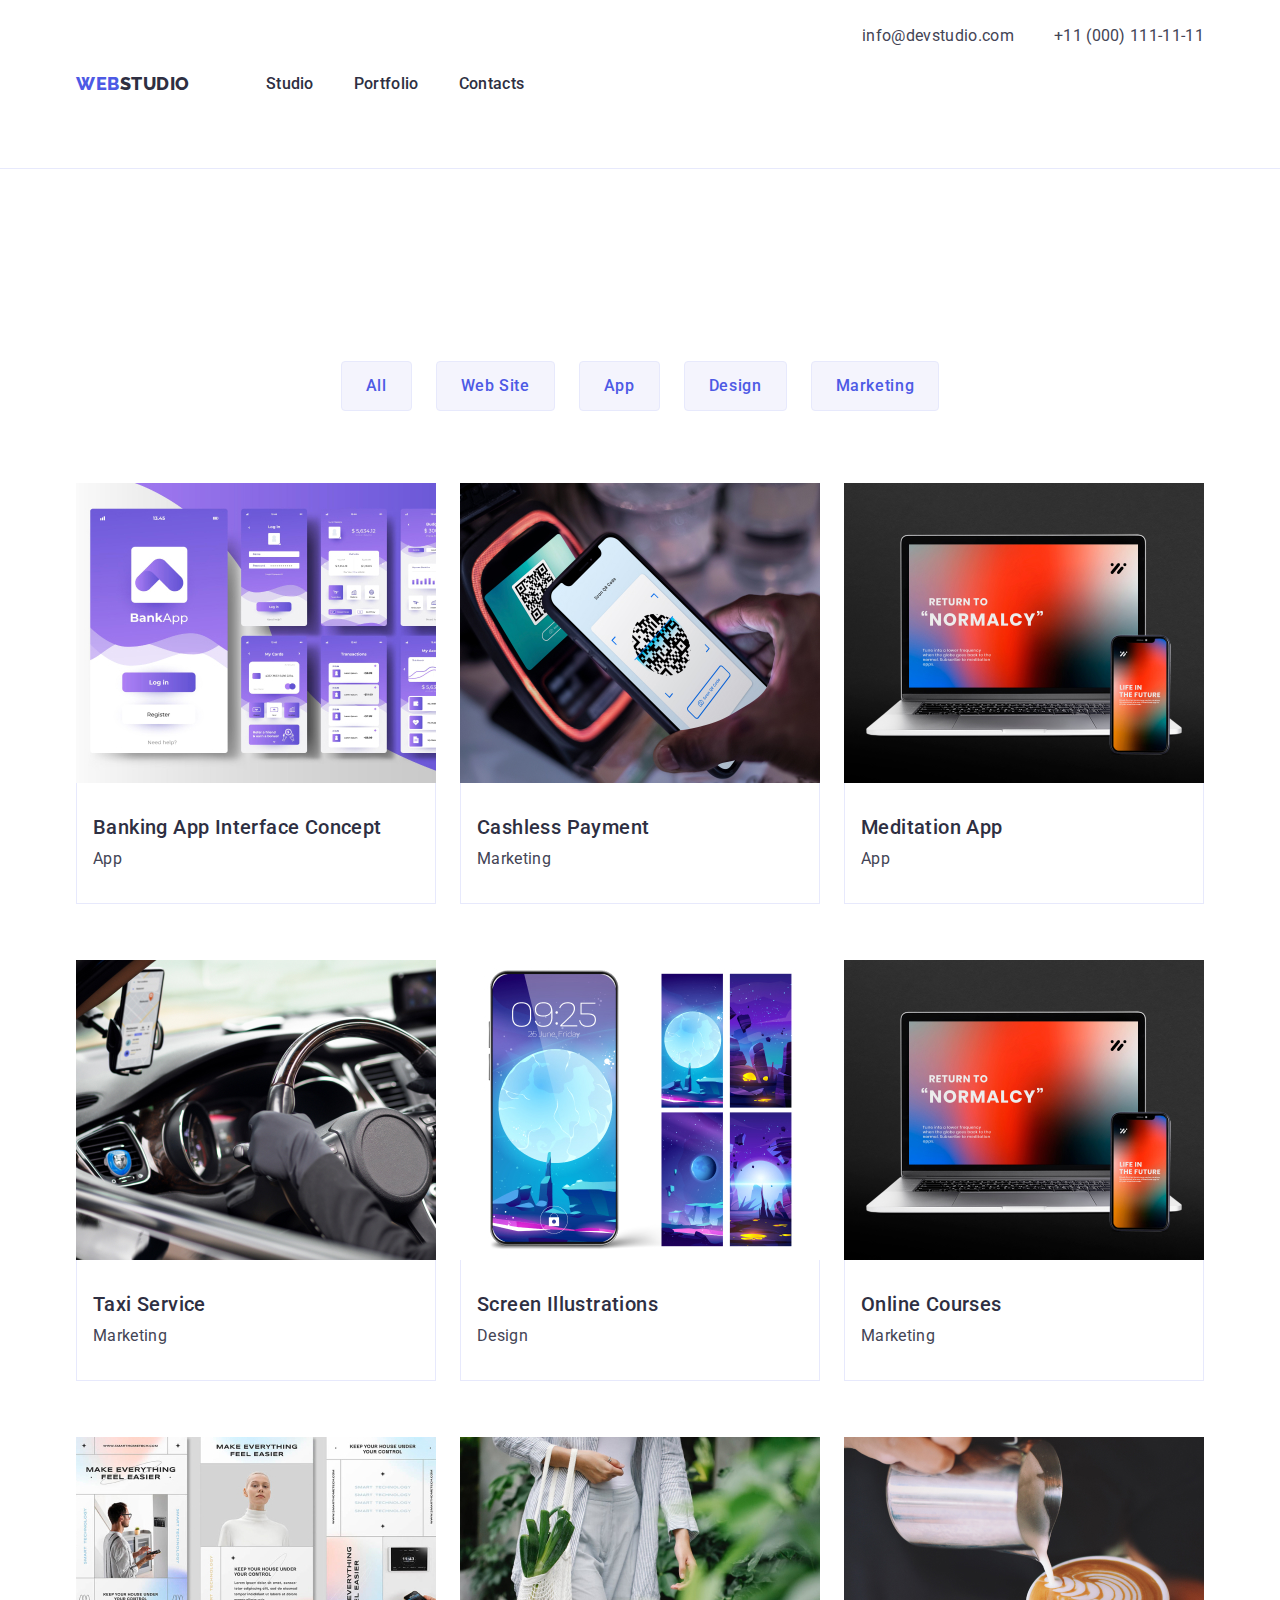
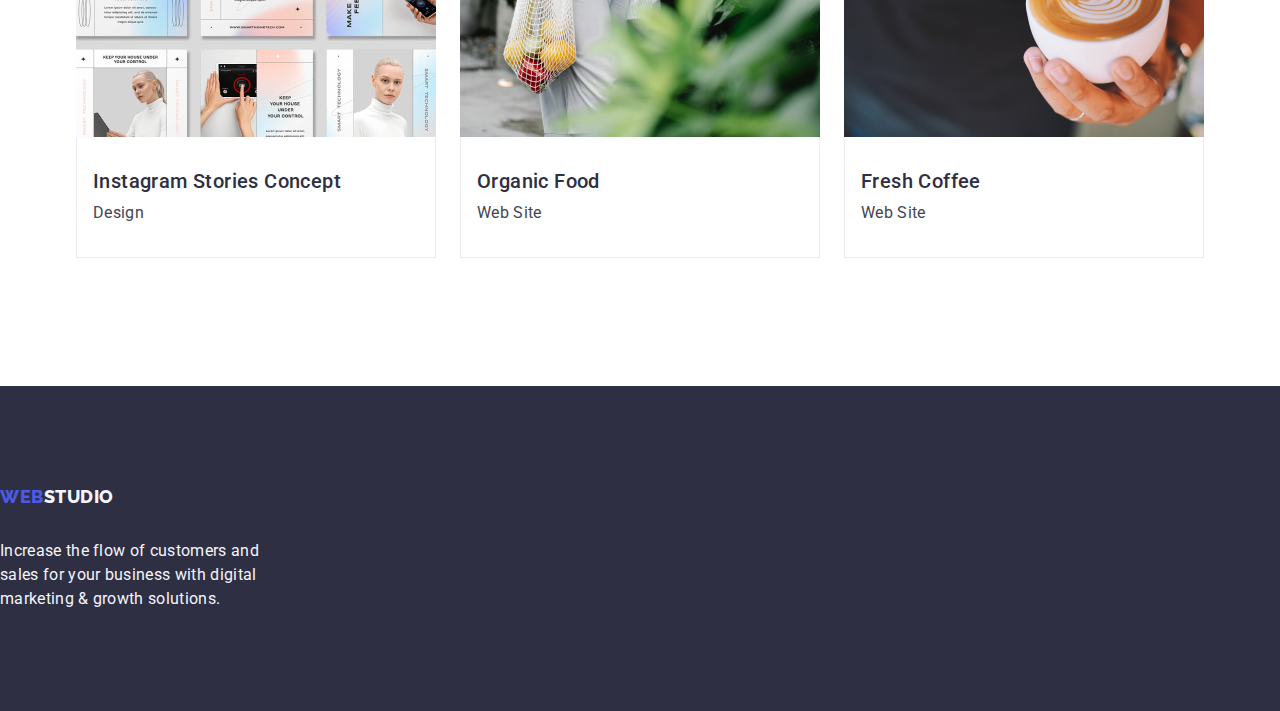
==== commit 1be56346: "done" ====
--- a/portfolio.html
+++ b/portfolio.html
@@ -18,44 +18,43 @@
 
 <body>
     <!-- Header section -->
-    <header class="header">
-        <div class="container">
-            <div class="header-container container">
-                <nav class="header-nav list">
-                    <a class="header-logo link" href="./index.html">
-                        Web<span class="studio-dark">Studio</span>
-                    </a>
-                    <ul class="header-list list">
-                        <li class="header-item">
-                            <a class="header-link link" href="./index.html">Studio</a>
-                        </li>
-                        <li class="header-item">
-                            <a class="header-link link" href="./portfolio.html">Portfolio</a>
-                        </li>
-                        <li class="header-item">
-                            <a class="header-link link" href="">Contacts</a>
-                        </li>
-                    </ul>
-                </nav>
-                <address class="address">
-                    <ul class="address-list list">
-                        <li class="address-item">
-                            <a class="address-link link" href="mailto:info@devstudio.com">info@devstudio.com</a>
-                        </li>
-                        <li class="address-item">
-                            <a class="address-link" href="tel:+110001111111">+11 (000) 111-11-11</a>
-                        </li>
-                    </ul>
-                </address>
-            </div>
-        </div>
-    </header>
+<header class="header">
+    <div class="header-container container">
+        <nav class="header-nav list">
+            <a class="header-logo link" href="./index.html" target="_self">
+                Web<span class="studio-dark">Studio</span>
+            </a>
+            <ul class="header-list list">
+                <li class="header-item">
+                    <a class="header-link link" href="./index.html">Studio</a>
+                </li>
+                <li class="header-item">
+                    <a class="header-link link" href="./portfolio.html">Portfolio</a>
+                </li>
+                <li class="header-item">
+                    <a class="header-link link" href="">Contacts</a>
+                </li>
+            </ul>
+        </nav>
+        <address class="address">
+            <ul class="address-list list">
+                <li class="address-item ">
+                    <a class="address-link link" href="mailto:info@devstudio.com">info@devstudio.com</a>
+                </li>
+                <li class="address-item">
+                    <a class="address-link link" href="tel:+110001111111">+11 (000) 111-11-11</a>
+                </li>
+            </ul>
+        </address>
+    </div>
+
+</header>
     <!-- Main block -->
     <main>
         <!-- Filters -->
         <section class="section-portfolio">
             <div class="container">
-                <h1>Our portfolio</h1>
+                <h1 class="visually-hidden">Our portfolio</h1>
                 <ul class="list btn-list">
                     <li><button class="filters-btn" type="button">All</button></li>
                     <li><button class="filters-btn" type="button">Web Site</button></li>
--- a/css/styles.css
+++ b/css/styles.css
@@ -146,7 +146,9 @@
     padding: 24px 0;
 }
 
-.header-item {}
+.header-item {
+    padding: 24px 0;
+}
 
 .header-link {
     font-weight: 500;
@@ -218,8 +220,9 @@
     border: none;
     margin-top: 48px;
     display: block;
-    min-width: 169px
+    min-width: 169px;
     height: 56px;
+    border-radius: 4px;
 }
 
 .hero-btm:hover,
@@ -258,7 +261,7 @@
 
 .three {
     background-color: #F4F4FD;
-    padding-bottom: 120px;
+    padding: 120px 0;
 }
 
 .three-list {
@@ -280,7 +283,7 @@
 }
 .subtitle-three {
     text-align: center;
-    margin-bottom: 8p;
+    margin-bottom: 8px;
 
 }
 .text-three {
@@ -355,4 +358,17 @@
     border: 1px solid #e7e9fc;
     border-top: none;
     margin-bottom: 8px;
+}
+.visually-hidden {
+    position: absolute;
+        width: 1px;
+        height: 1px;
+        margin: -1px;
+        border: 0;
+        padding: 0;
+    
+        white-space: nowrap;
+        clip-path: inset(100%);
+        clip: rect(0 0 0 0);
+        overflow: hidden;
 }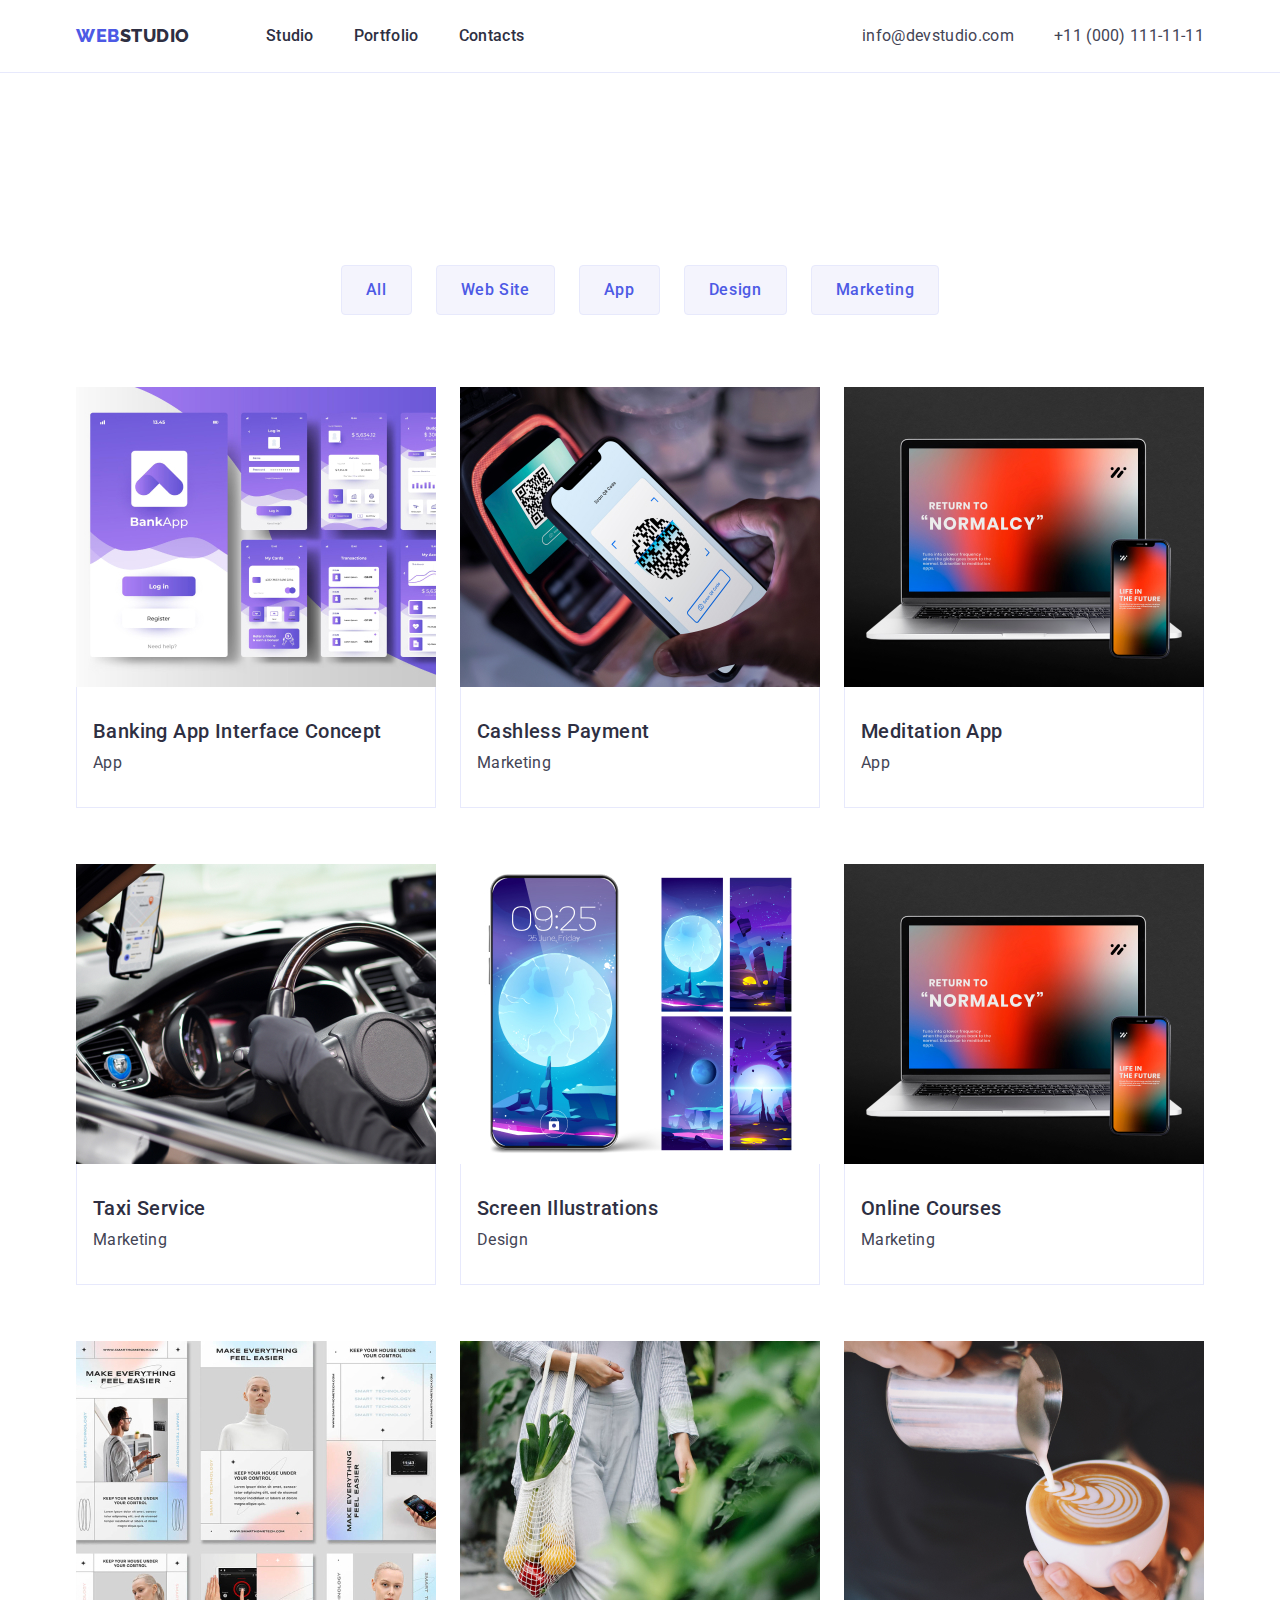
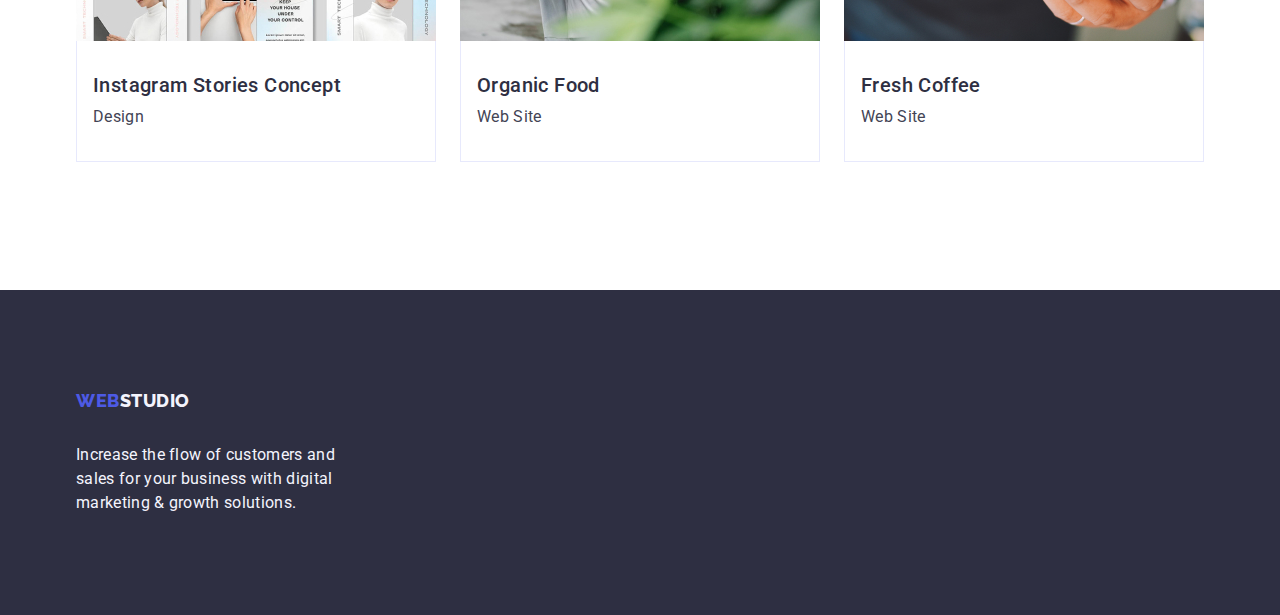
==== commit 2d0d5d39: "done" ====
--- a/portfolio.html
+++ b/portfolio.html
@@ -157,13 +157,14 @@
     </main>
     <!-- Footer section -->
     <footer class="footer">
-        <a class="footer-logo link" href="./index.html">
-            WEB<span class="studio-light">Studio</span>
-        </a>
-        <p class="footer-text">
-            Increase the flow of customers and sales for your business with digital marketing & growth solutions.
-
-        </p>
+        <div class="container">
+            <a class="footer-logo link" href="./index.html">
+                Web<span class="studio-light">Studio</span>
+            </a>
+            <p class="footer-text">
+                Increase the flow of customers and sales for your business with digital marketing & growth solutions.
+            </p>
+        </div>
     </footer>
 </body>
 
--- a/css/styles.css
+++ b/css/styles.css
@@ -95,6 +95,7 @@
     padding-top: 24px;
     padding-bottom: 24px;
     border-bottom: 1px solid #e7e9fc;
+    align-items: center;
 }
 
 .header-container {
@@ -143,11 +144,10 @@
 .header-list {
     display: flex;
     gap: 40px;
-    padding: 24px 0;
 }
 
 .header-item {
-    padding: 24px 0;
+    
 }
 
 .header-link {
@@ -156,6 +156,7 @@
     line-height: 1.5;
     letter-spacing: 0.02em;
     color: var(--logo-dark);
+    padding: 24px 0;
 }
 
 .header-link:hover,
